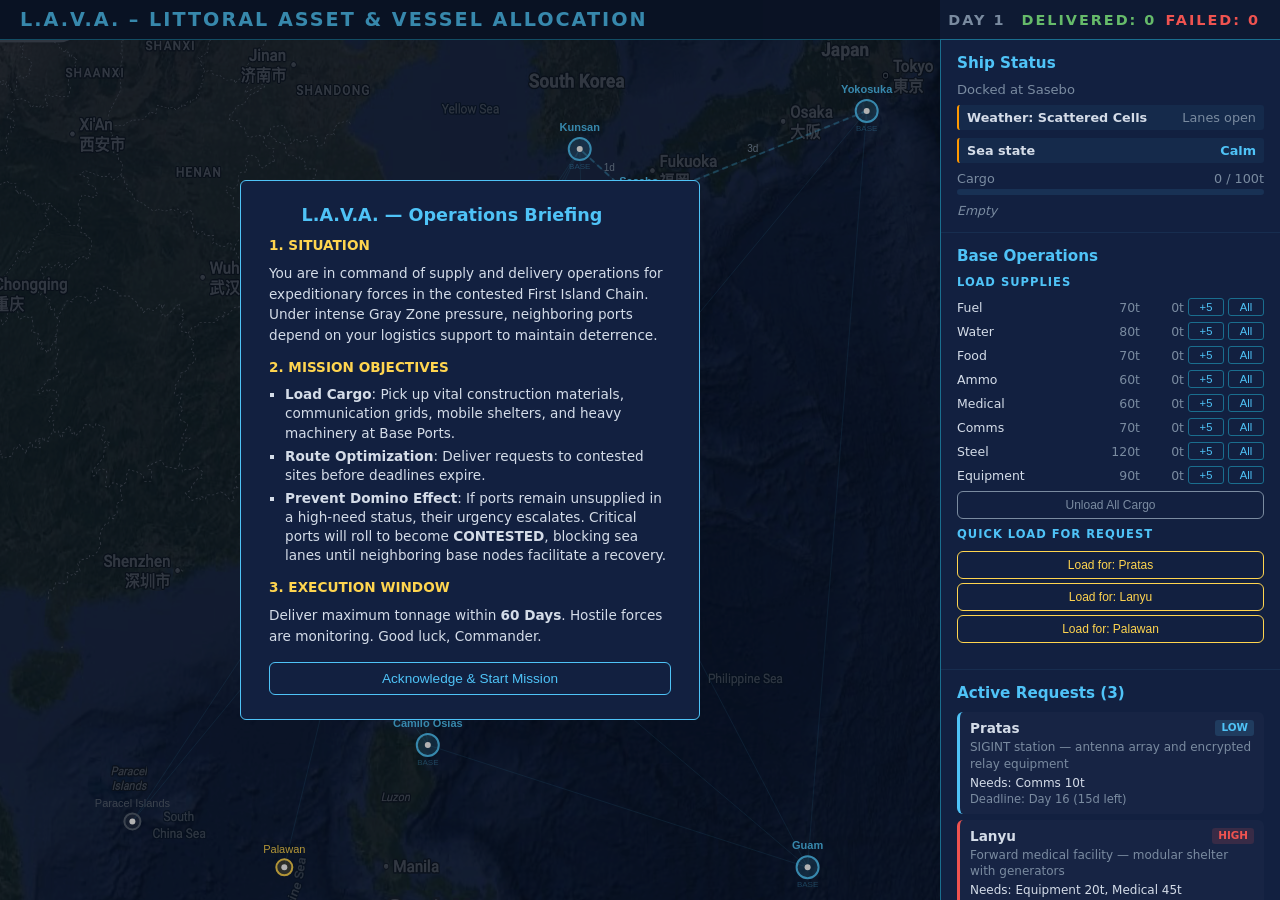
==== index.html @ 82bc1f94 "Merge pull request #43 from tigrei/15-navigate-via-map-instead-of-just-sidebar 15 navigate via map i" ====
<!DOCTYPE html>
<html lang="en">
<head>
  <meta charset="UTF-8">
  <meta name="viewport" content="width=device-width, initial-scale=1.0">
  <title>L.A.V.A.</title>
  <link rel="stylesheet" href="style.css">
</head>
<body>
  <div id="app">

    <header id="header">
      <h1>L.A.V.A. – Littoral Asset & Vessel Allocation<h1>
      <div id="controls">
        <span id="day-counter">Day 1</span>
        <span id="score-display">Delivered: 0&ensp;<span class="failed-section">Failed: 0</span></span>
      </div>
    </header>

    <div id="main">
      <section id="map-area">
        <canvas id="map-canvas"></canvas>
      </section>

      <aside id="sidebar">
        <div id="ship-status"></div>
        <div id="actions-panel"></div>
        <div id="requests-panel"></div>
        <div id="log">
          <h3>Ops Log</h3>
          <ul id="log-entries"></ul>
        </div>
      </aside>
    </div>

    <div id="modal-overlay" class="hidden">
      <div id="modal">
        <h2 id="modal-title"></h2>
        <div id="modal-body"></div>
        <div id="modal-choices"></div>
      </div>
    </div>

    <div id="toast-container"></div>
  </div>

  <script src="data_master/supply-data.js"></script>
  <script src="data_master/ports.js"></script>
  <script src="data_master/base_starting_scenarios.js"></script>
  <script src="weather.js"></script>
  <script src="events-data.js"></script>
  <script src="events.js"></script>
  <script src="map.js"></script>
  <script src="ui.js"></script>
  <script src="game.js"></script>
</body>
</html>
---- style.css ----
:root {
  --bg-dark: #0b1628;
  --bg-panel: #122040;
  --bg-header: #0e1a33;
  --accent: #4fc3f7;
  --accent-dim: #1a6e8e;
  --text: #d4dce8;
  --text-muted: #7a8ba0;
  --danger: #ef5350;
  --success: #66bb6a;
  --gold: #ffd54f;
  --sea: #0d2137;
  --radius: 6px;
}
*, *::before, *::after { margin: 0; padding: 0; box-sizing: border-box; }
body { font-family: 'Segoe UI', system-ui, sans-serif; background: var(--bg-dark); color: var(--text); height: 100vh; overflow: hidden; }
#app { display: flex; flex-direction: column; height: 100vh; }

/* Header */
#header { display: flex; align-items: center; justify-content: space-between; padding: 8px 20px; background: var(--bg-header); border-bottom: 1px solid var(--accent-dim); }
#header h1 { font-size: 1.2rem; color: var(--accent); letter-spacing: 2px; text-transform: uppercase; }
#controls { display: flex; align-items: center; gap: 16px; }
#day-counter, #score-display { color: var(--text-muted); font-size: 0.9rem; }
#score-display { color: var(--success); font-weight: 600; }
.failed-section { color: var(--danger); font-weight: 600; }

/* Layout */
#main { display: flex; flex: 1; overflow: hidden; }
#map-area { flex: 1; background: var(--sea); }
#map-canvas { width: 100%; height: 100%; display: block; }

/* Sidebar */
#sidebar { width: 340px; background: var(--bg-panel); border-left: 1px solid var(--accent-dim); display: flex; flex-direction: column; overflow-y: auto; }
#sidebar > div { padding: 14px 16px; border-bottom: 1px solid rgba(79,195,247,0.08); }
#sidebar h2 { font-size: 0.95rem; color: var(--accent); margin-bottom: 10px; }

/* Ship Status */
.ship-location-container { margin-bottom: 12px; }
.ship-location-heading { font-size: 1.1rem; font-weight: 600; color: var(--text); margin-bottom: 4px; }
.ship-location-subtitle { font-size: 0.78rem; color: var(--accent); text-transform: uppercase; letter-spacing: 0.5px; }
.ship-location { font-size: 0.82rem; color: var(--text-muted); margin-bottom: 8px; }
.weather-status { display: flex; justify-content: space-between; align-items: center; font-size: 0.8rem; padding: 5px 8px; margin-bottom: 8px; background: rgba(79,195,247,0.06); border-left: 2px solid #ff9800; border-radius: 3px; }
.weather-label { color: var(--text); font-weight: 600; }
.weather-blocked { color: #ff9800; font-weight: 600; }
.weather-clear { color: var(--text-muted); }
.sea-state { font-weight: 600; }
.sea-calm { color: #4fc3f7; }
.sea-light { color: #81c784; }
.sea-choppy { color: #ffd54f; }
.sea-rough { color: #ff9800; }
.sea-impassable { color: var(--danger); }
.cargo-bar { display: flex; justify-content: space-between; font-size: 0.8rem; color: var(--text-muted); margin-bottom: 3px; }
.cargo-bar-visual { height: 6px; background: rgba(79,195,247,0.1); border-radius: 3px; margin-bottom: 8px; }
.cargo-bar-fill { height: 100%; background: var(--accent); border-radius: 3px; transition: width 0.3s; }
.cargo-list { display: flex; flex-direction: column; gap: 2px; }
.cargo-row { display: flex; justify-content: space-between; font-size: 0.78rem; color: var(--text-muted); padding: 1px 0; }
.cargo-row span:last-child { color: var(--text); font-weight: 600; }
.cargo-empty { font-size: 0.78rem; color: var(--text-muted); font-style: italic; }

/* Actions Panel */
.action-section { margin-bottom: 12px; }
.section-label { font-size: 0.72rem; color: var(--accent); text-transform: uppercase; letter-spacing: 1px; margin-bottom: 6px; font-weight: 600; }

/* Loading rows */
.load-row { display: grid; grid-template-columns: 1fr 40px 40px 36px 36px; gap: 4px; align-items: center; font-size: 0.78rem; color: var(--text-muted); padding: 3px 0; }
.load-name { color: var(--text); }
.load-stock, .load-ship { text-align: right; }
.btn-sm { padding: 2px 4px; border: 1px solid var(--accent-dim); border-radius: 3px; background: transparent; color: var(--accent); cursor: pointer; font-size: 0.7rem; }
.btn-sm:hover { background: rgba(79,195,247,0.15); }

/* Delivery grid */
.delivery-grid { margin-bottom: 6px; }
.delivery-row { display: grid; grid-template-columns: 1fr 60px 56px 44px; gap: 4px; font-size: 0.78rem; color: var(--text-muted); padding: 2px 0; }
.status-ok { color: var(--success); font-weight: 600; }
.status-need { color: var(--danger); font-weight: 600; }

/* Action buttons */
.btn-action { width: 100%; padding: 6px 10px; border: 1px solid var(--accent-dim); border-radius: var(--radius); background: transparent; color: var(--accent); cursor: pointer; font-size: 0.8rem; margin-top: 4px; transition: background 0.2s; }
.btn-action:hover { background: rgba(79,195,247,0.12); }
.btn-deliver { border-color: var(--success); color: var(--success); }
.btn-deliver:hover { background: rgba(102,187,106,0.12); }
.btn-unload { border-color: var(--text-muted); color: var(--text-muted); font-size: 0.75rem; }
.btn-quickload { font-size: 0.75rem; border-color: var(--gold); color: var(--gold); }
.btn-quickload:hover { background: rgba(255,213,79,0.1); }

/* Navigation buttons */
.btn-nav { width: 100%; padding: 7px 10px; border: 1px solid var(--accent-dim); border-radius: var(--radius); background: transparent; color: var(--text); cursor: pointer; font-size: 0.82rem; display: flex; justify-content: space-between; align-items: center; margin-bottom: 4px; transition: background 0.2s; }
.btn-nav:hover { background: rgba(79,195,247,0.1); border-color: var(--accent); }
.nav-days { color: var(--text-muted); font-size: 0.75rem; }
.nav-badge { font-size: 0.65rem; padding: 1px 5px; border-radius: 3px; margin-left: 6px; font-weight: 600; }
.nav-badge.base { background: rgba(79,195,247,0.2); color: var(--accent); }
.nav-badge.request { background: rgba(255,213,79,0.2); color: var(--gold); }

/* Requests Panel */
.request-card { padding: 8px 10px; border-radius: var(--radius); margin-bottom: 6px; border-left: 3px solid var(--text-muted); background: rgba(255,255,255,0.02); }
.request-card.urg-high { border-color: var(--danger); }
.request-card.urg-med { border-color: var(--gold); }
.request-card.urg-low { border-color: var(--accent); }
.req-header { display: flex; justify-content: space-between; margin-bottom: 3px; }
.req-dest { font-size: 0.85rem; color: var(--text); font-weight: 600; }
.req-urgency { font-size: 0.65rem; padding: 1px 6px; border-radius: 3px; font-weight: 600; }
.urg-high .req-urgency { background: rgba(239,83,80,0.15); color: var(--danger); }
.urg-med .req-urgency { background: rgba(255,213,79,0.15); color: var(--gold); }
.urg-low .req-urgency { background: rgba(79,195,247,0.15); color: var(--accent); }
.req-mission { font-size: 0.75rem; color: var(--text-muted); margin-bottom: 3px; line-height: 1.4; }
.req-supplies { font-size: 0.75rem; color: var(--text); margin-bottom: 2px; }
.req-deadline { font-size: 0.72rem; color: var(--text-muted); }
.deadline-urgent { color: var(--danger); font-weight: 600; }
.no-requests { font-size: 0.82rem; color: var(--text-muted); font-style: italic; }
.request-mini { font-size: 0.75rem; padding: 3px 0; }
.req-done { color: var(--success); }
.req-failed { color: var(--danger); }

/* Ops Log */
#log { flex: 1; overflow-y: auto; min-height: 300px; }
#log h3 { font-size: 0.85rem; color: var(--text-muted); margin-bottom: 6px; }
#log-entries { list-style: none; display: flex; flex-direction: column; gap: 4px; }
#log-entries li { font-size: 0.75rem; color: var(--text-muted); border-left: 2px solid var(--accent-dim); padding-left: 8px; line-height: 1.3; }
#log-entries li.event-bad { border-color: var(--danger); }
#log-entries li.event-good { border-color: var(--success); }
#log-entries li.event-port { border-color: var(--gold); }

#sidebar, #log {
  scrollbar-width: thin;
  scrollbar-color: var(--accent-dim) var(--bg-header);
}

#sidebar::-webkit-scrollbar,
#log::-webkit-scrollbar {
  width: 10px;
}

#sidebar::-webkit-scrollbar-track,
#log::-webkit-scrollbar-track {
  background: var(--bg-header);
}

#sidebar::-webkit-scrollbar-thumb,
#log::-webkit-scrollbar-thumb {
  background: linear-gradient(180deg, var(--accent-dim), var(--accent));
  border-radius: 999px;
  border: 2px solid var(--bg-header);
}

#sidebar::-webkit-scrollbar-thumb:hover,
#log::-webkit-scrollbar-thumb:hover {
  background: linear-gradient(180deg, var(--accent), var(--gold));
}

/* Modal */
#modal-overlay { position: fixed; left: 0; right: 340px; top: 0; bottom: 0; background: rgba(0,0,0,0.3); display: flex; align-items: center; justify-content: center; z-index: 100; pointer-events: none; }
#modal-overlay.hidden { display: none; }
#modal-overlay.travel-modal { align-items: flex-start; justify-content: flex-start; padding-top: 70px; }
#modal { background: var(--bg-panel); border: 1px solid var(--accent); border-radius: var(--radius); padding: 24px 28px; max-width: 460px; width: 90%; text-align: center; pointer-events: auto; }
#modal-overlay.travel-modal #modal { margin: 16px; }
#modal { position: relative; }
#modal .modal-close { position: absolute; top: 12px; right: 12px; background: none; border: none; color: var(--accent); font-size: 1.8rem; cursor: pointer; padding: 0; width: 28px; height: 28px; display: flex; align-items: center; justify-content: center; transition: color 0.2s; }
#modal .modal-close:hover { color: var(--text); }
#modal h2 { color: var(--accent); margin-bottom: 10px; font-size: 1.1rem; padding-right: 36px; }
#modal h2.modal-title-contested { color: var(--danger); }
.port-type-tag { display: inline-block; font-size: 0.65rem; padding: 1px 5px; border-radius: 3px; margin-left: 6px; font-weight: 600; }
.port-type-tag.base { background: rgba(79,195,247,0.2); color: var(--accent); }
.port-type-tag.site { background: rgba(255,213,79,0.2); color: var(--gold); }
#modal h2 .modal-subtitle { font-size: 0.82rem; color: var(--text-muted); margin-top: 4px; font-weight: 400; }
#modal h2 .modal-subtitle.contested { color: var(--danger); font-weight: 700; }
#modal-body { color: var(--text); margin-bottom: 16px; line-height: 1.5; font-size: 0.9rem; text-align: left; }
#modal-body .travel-summary { margin-bottom: 10px; font-weight: 600; }
#modal-body .travel-warning { margin-bottom: 10px; color: var(--danger); font-weight: 700; }
#modal-body .travel-section { margin-bottom: 10px; font-size: 0.85rem; }
#modal-body .travel-section strong { display: block; margin-bottom: 4px; color: var(--text); }
#modal-body .travel-request { padding: 8px 10px; margin: 6px 0; border-radius: var(--radius); background: rgba(255,255,255,0.04); border-left: 3px solid rgba(79,195,247,0.12); }
#modal-body .travel-request.urg-high { border-left-color: var(--danger); background: rgba(239,83,80,0.08); }
#modal-body .travel-request.urg-med { border-left-color: var(--gold); background: rgba(255,213,79,0.08); }
#modal-body .travel-request.urg-low { border-left-color: var(--accent); background: rgba(79,195,247,0.08); }
#modal-body .travel-request.urg-contested { border-left-color: var(--danger); background: rgba(239,83,80,0.08); border-left-style: dashed; }
#modal-body .travel-request-header { display: flex; justify-content: space-between; gap: 8px; margin-bottom: 6px; font-size: 0.78rem; font-weight: 700; }
#modal-body .travel-request-header span { color: var(--text); }
#modal-body .travel-request.urg-high .travel-request-header span { color: var(--danger); }
#modal-body .travel-request.urg-med .travel-request-header span { color: var(--gold); }
#modal-body .travel-request.urg-low .travel-request-header span { color: var(--accent); }
#modal-body .travel-request.urg-contested .travel-request-header span { color: var(--danger); }
#modal-body .travel-request-mission { font-size: 0.82rem; color: var(--text-muted); margin-bottom: 4px; }
#modal-body .travel-request-supplies { font-size: 0.82rem; color: var(--text); }
#modal-choices { display: flex; flex-direction: column; gap: 8px; }
#modal-choices > button { padding: 8px 16px; border: 1px solid var(--accent); border-radius: var(--radius); background: transparent; color: var(--accent); cursor: pointer; font-size: 0.85rem; transition: background 0.2s; }
#modal-choices > button:hover { background: var(--accent); color: var(--bg-dark); }
.choice-option { display: flex; flex-direction: column; gap: 3px; }
.choice-option button { width: 100%; padding: 7px 16px; border: 1px solid var(--accent); border-radius: var(--radius); background: transparent; color: var(--accent); cursor: pointer; font-size: 0.85rem; transition: background 0.2s; }
.choice-option button:hover { background: var(--accent); color: var(--bg-dark); }
.choice-outcomes { display: flex; gap: 5px; flex-wrap: wrap; justify-content: center; }
.choice-outcomes span { font-size: 0.68rem; color: var(--text-muted); background: rgba(79,195,247,0.08); padding: 2px 6px; border-radius: 3px; }

#toast-container {
  position: fixed;
  top: 16px;
  right: 16px;
  display: flex;
  flex-direction: column;
  gap: 10px;
  pointer-events: none;
  z-index: 120;
  max-width: calc(100vw - 32px);
}

.toast {
  min-width: 220px;
  max-width: 360px;
  padding: 12px 14px;
  border-radius: var(--radius);
  border: 1px solid rgba(79,195,247,0.25);
  background: rgba(13,33,55,0.96);
  color: var(--text);
  box-shadow: 0 14px 30px rgba(0,0,0,0.3);
  opacity: 0;
  transform: translateY(-12px);
  transition: opacity 0.22s ease, transform 0.22s ease;
  pointer-events: auto;
}

.toast.show {
  opacity: 1;
  transform: translateY(0);
}

.toast-error {
  border-color: rgba(239,83,80,0.35);
  background: rgba(44,18,28,0.96);
}

.toast-warning {
  border-color: rgba(255,193,7,0.35);
  background: rgba(55,42,10,0.96);
}

.toast-notif {
  border-color: rgba(79,195,247,0.35);
}

/* Game Over */
.game-over-stats p { margin-bottom: 6px; font-size: 0.9rem; color: var(--text-muted); }
.game-over-stats b { color: var(--text); }

/* Contested States */
.request-card.urg-contested {
  border-left: 3px dashed var(--danger);
  background: rgba(239, 83, 80, 0.05);
}
.urg-contested .req-urgency {
  background: rgba(239, 83, 80, 0.25);
  color: var(--danger);
  border: 1px solid var(--danger);
}
.nav-badge.contested {
  background: rgba(239, 83, 80, 0.25);
  color: var(--danger);
  border: 1px solid var(--danger);
}
.nav-badge.storm {
  background: rgba(255, 152, 0, 0.2);
  color: #ff9800;
  border: 1px solid #ff9800;
}
.btn-nav:disabled {
  opacity: 0.4;
  cursor: not-allowed;
  border-color: rgba(239, 83, 80, 0.2);
  background: rgba(239, 83, 80, 0.02);
}
.btn-nav:disabled:hover {
  background: rgba(239, 83, 80, 0.02);
  border-color: rgba(239, 83, 80, 0.2);
}
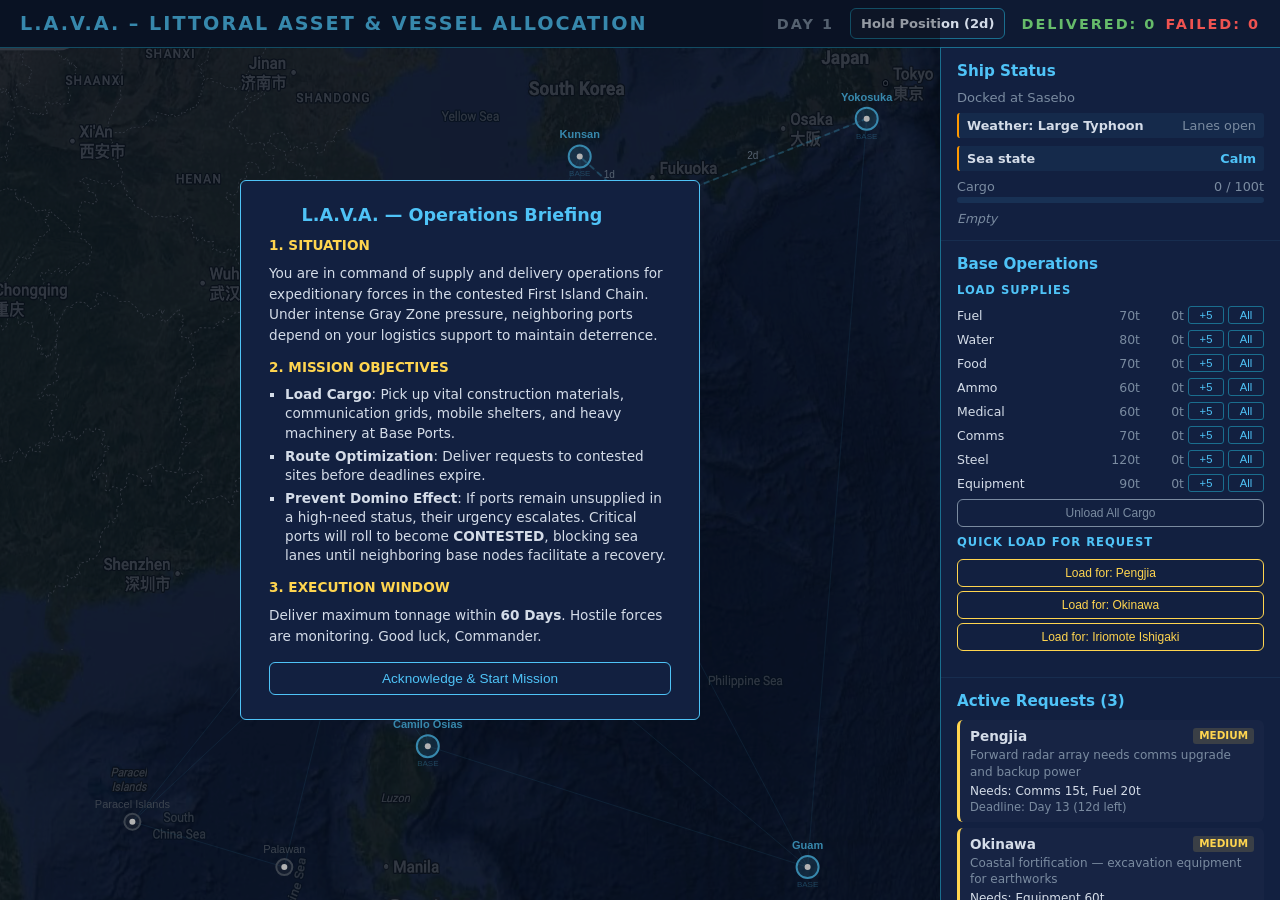
==== commit e5604ee1: "Merge branch 'master' into 69-feature-add-hold-position-option" ====
--- a/index.html
+++ b/index.html
@@ -13,6 +13,7 @@
       <h1>L.A.V.A. – Littoral Asset & Vessel Allocation<h1>
       <div id="controls">
         <span id="day-counter">Day 1</span>
+        <button id="hold-position-btn" type="button">Hold Position (2d)</button>
         <span id="score-display">Delivered: 0&ensp;<span class="failed-section">Failed: 0</span></span>
       </div>
     </header>
--- a/style.css
+++ b/style.css
@@ -23,6 +23,42 @@
 #day-counter, #score-display { color: var(--text-muted); font-size: 0.9rem; }
 #score-display { color: var(--success); font-weight: 600; }
 .failed-section { color: var(--danger); font-weight: 600; }
+#hold-position-btn {
+  appearance: none;
+  font: inherit;
+  padding: 7px 10px;
+  border: 1px solid var(--accent-dim);
+  border-radius: var(--radius);
+  background: rgba(255,255,255,0.02);
+  color: var(--text);
+  cursor: pointer;
+  font-size: 0.82rem;
+  font-weight: 600;
+  transition: background 0.2s, border-color 0.2s, color 0.2s;
+}
+#hold-position-btn:hover:not(:disabled) {
+  background: rgba(79,195,247,0.1);
+  border-color: var(--accent);
+  color: var(--accent);
+}
+#hold-position-btn.is-holding {
+  background: rgba(79,195,247,0.14);
+  border-color: var(--accent);
+  color: var(--accent);
+  opacity: 1;
+  cursor: wait;
+  box-shadow: 0 0 0 1px rgba(79,195,247,0.15), 0 0 14px rgba(79,195,247,0.18);
+  animation: holdPulse 0.9s ease-in-out infinite;
+}
+#hold-position-btn:disabled {
+  opacity: 0.45;
+  cursor: not-allowed;
+}
+
+@keyframes holdPulse {
+  0%, 100% { transform: translateY(0); }
+  50% { transform: translateY(-1px); }
+}
 
 /* Layout */
 #main { display: flex; flex: 1; overflow: hidden; }
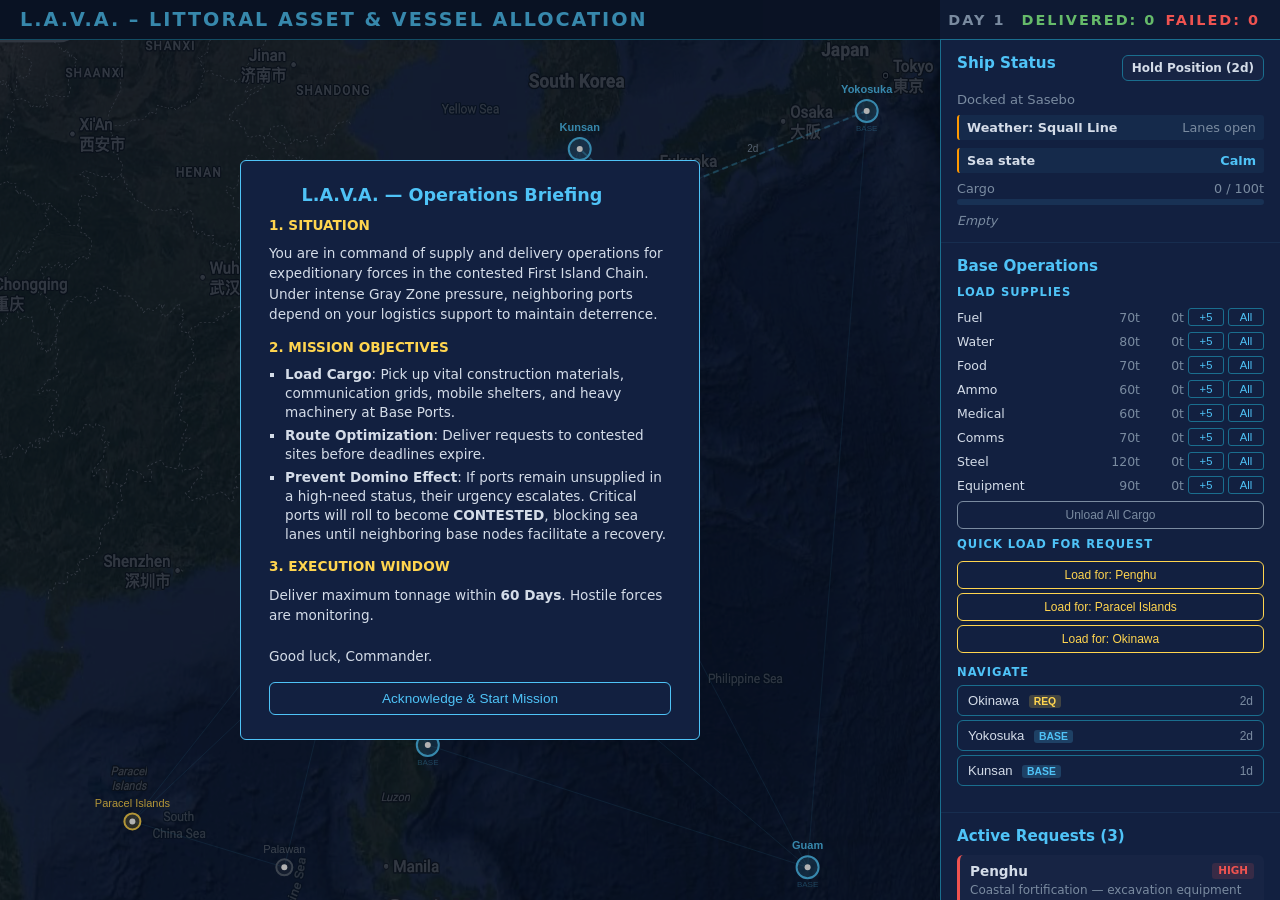
==== commit b7d7ca65: "weather influencing events" ====
--- a/index.html
+++ b/index.html
@@ -13,7 +13,6 @@
       <h1>L.A.V.A. – Littoral Asset & Vessel Allocation<h1>
       <div id="controls">
         <span id="day-counter">Day 1</span>
-        <button id="hold-position-btn" type="button">Hold Position (2d)</button>
         <span id="score-display">Delivered: 0&ensp;<span class="failed-section">Failed: 0</span></span>
       </div>
     </header>
@@ -49,7 +48,7 @@
   <script src="data_master/ports.js"></script>
   <script src="data_master/base_starting_scenarios.js"></script>
   <script src="weather.js"></script>
-  <script src="events-data.js"></script>
+  <script src="data_master/events-data.js"></script>
   <script src="events.js"></script>
   <script src="map.js"></script>
   <script src="ui.js"></script>
--- a/style.css
+++ b/style.css
@@ -23,18 +23,30 @@
 #day-counter, #score-display { color: var(--text-muted); font-size: 0.9rem; }
 #score-display { color: var(--success); font-weight: 600; }
 .failed-section { color: var(--danger); font-weight: 600; }
+
+/* Layout */
+#main { display: flex; flex: 1; overflow: hidden; }
+#map-area { flex: 1; background: var(--sea); }
+#map-canvas { width: 100%; height: 100%; display: block; }
+
+/* Sidebar */
+#sidebar { width: 340px; background: var(--bg-panel); border-left: 1px solid var(--accent-dim); display: flex; flex-direction: column; overflow-y: auto; }
+#sidebar > div { padding: 14px 16px; border-bottom: 1px solid rgba(79,195,247,0.08); }
+#sidebar h2 { font-size: 0.95rem; color: var(--accent); margin-bottom: 10px; }
+.ship-status-header { display: flex; align-items: center; justify-content: space-between; gap: 12px; margin-bottom: 10px; }
 #hold-position-btn {
   appearance: none;
   font: inherit;
-  padding: 7px 10px;
+  padding: 5px 9px;
   border: 1px solid var(--accent-dim);
   border-radius: var(--radius);
   background: rgba(255,255,255,0.02);
   color: var(--text);
   cursor: pointer;
-  font-size: 0.82rem;
+  font-size: 0.75rem;
   font-weight: 600;
-  transition: background 0.2s, border-color 0.2s, color 0.2s;
+  white-space: nowrap;
+  transition: background 0.2s, border-color 0.2s, color 0.2s, box-shadow 0.2s;
 }
 #hold-position-btn:hover:not(:disabled) {
   background: rgba(79,195,247,0.1);
@@ -59,16 +71,6 @@
   0%, 100% { transform: translateY(0); }
   50% { transform: translateY(-1px); }
 }
-
-/* Layout */
-#main { display: flex; flex: 1; overflow: hidden; }
-#map-area { flex: 1; background: var(--sea); }
-#map-canvas { width: 100%; height: 100%; display: block; }
-
-/* Sidebar */
-#sidebar { width: 340px; background: var(--bg-panel); border-left: 1px solid var(--accent-dim); display: flex; flex-direction: column; overflow-y: auto; }
-#sidebar > div { padding: 14px 16px; border-bottom: 1px solid rgba(79,195,247,0.08); }
-#sidebar h2 { font-size: 0.95rem; color: var(--accent); margin-bottom: 10px; }
 
 /* Ship Status */
 .ship-location-container { margin-bottom: 12px; }
@@ -118,6 +120,10 @@
 .btn-unload { border-color: var(--text-muted); color: var(--text-muted); font-size: 0.75rem; }
 .btn-quickload { font-size: 0.75rem; border-color: var(--gold); color: var(--gold); }
 .btn-quickload:hover { background: rgba(255,213,79,0.1); }
+.btn-hold { border-color: #ff9800; color: #ffb74d; margin-top: 6px; }
+.btn-hold:hover { background: rgba(255,152,0,0.12); }
+.wait-note { font-size: 0.78rem; color: var(--text-muted); line-height: 1.4; margin: 4px 0; }
+.wait-note.stranded { color: #ffb74d; font-weight: 600; }
 
 /* Navigation buttons */
 .btn-nav { width: 100%; padding: 7px 10px; border: 1px solid var(--accent-dim); border-radius: var(--radius); background: transparent; color: var(--text); cursor: pointer; font-size: 0.82rem; display: flex; justify-content: space-between; align-items: center; margin-bottom: 4px; transition: background 0.2s; }
@@ -155,6 +161,7 @@
 #log-entries li.event-bad { border-color: var(--danger); }
 #log-entries li.event-good { border-color: var(--success); }
 #log-entries li.event-port { border-color: var(--gold); }
+#log-entries li.event-incident { border-color: #ff9800; color: #ffb74d; }
 
 #sidebar, #log {
   scrollbar-width: thin;
@@ -186,6 +193,7 @@
 /* Modal */
 #modal-overlay { position: fixed; left: 0; right: 340px; top: 0; bottom: 0; background: rgba(0,0,0,0.3); display: flex; align-items: center; justify-content: center; z-index: 100; pointer-events: none; }
 #modal-overlay.hidden { display: none; }
+
 #modal-overlay.travel-modal { align-items: flex-start; justify-content: flex-start; padding-top: 70px; }
 #modal { background: var(--bg-panel); border: 1px solid var(--accent); border-radius: var(--radius); padding: 24px 28px; max-width: 460px; width: 90%; text-align: center; pointer-events: auto; }
 #modal-overlay.travel-modal #modal { margin: 16px; }
@@ -217,6 +225,10 @@
 #modal-body .travel-request.urg-contested .travel-request-header span { color: var(--danger); }
 #modal-body .travel-request-mission { font-size: 0.82rem; color: var(--text-muted); margin-bottom: 4px; }
 #modal-body .travel-request-supplies { font-size: 0.82rem; color: var(--text); }
+.event-advisory { margin-top: 10px; padding: 7px 10px; border-radius: var(--radius); font-size: 0.82rem; line-height: 1.4; }
+.event-advisory.rough { background: rgba(255,152,0,0.1); border-left: 3px solid #ff9800; color: #ffb74d; }
+.event-advisory.calm { background: rgba(79,195,247,0.08); border-left: 3px solid var(--accent); color: var(--accent); }
+
 #modal-choices { display: flex; flex-direction: column; gap: 8px; }
 #modal-choices > button { padding: 8px 16px; border: 1px solid var(--accent); border-radius: var(--radius); background: transparent; color: var(--accent); cursor: pointer; font-size: 0.85rem; transition: background 0.2s; }
 #modal-choices > button:hover { background: var(--accent); color: var(--bg-dark); }
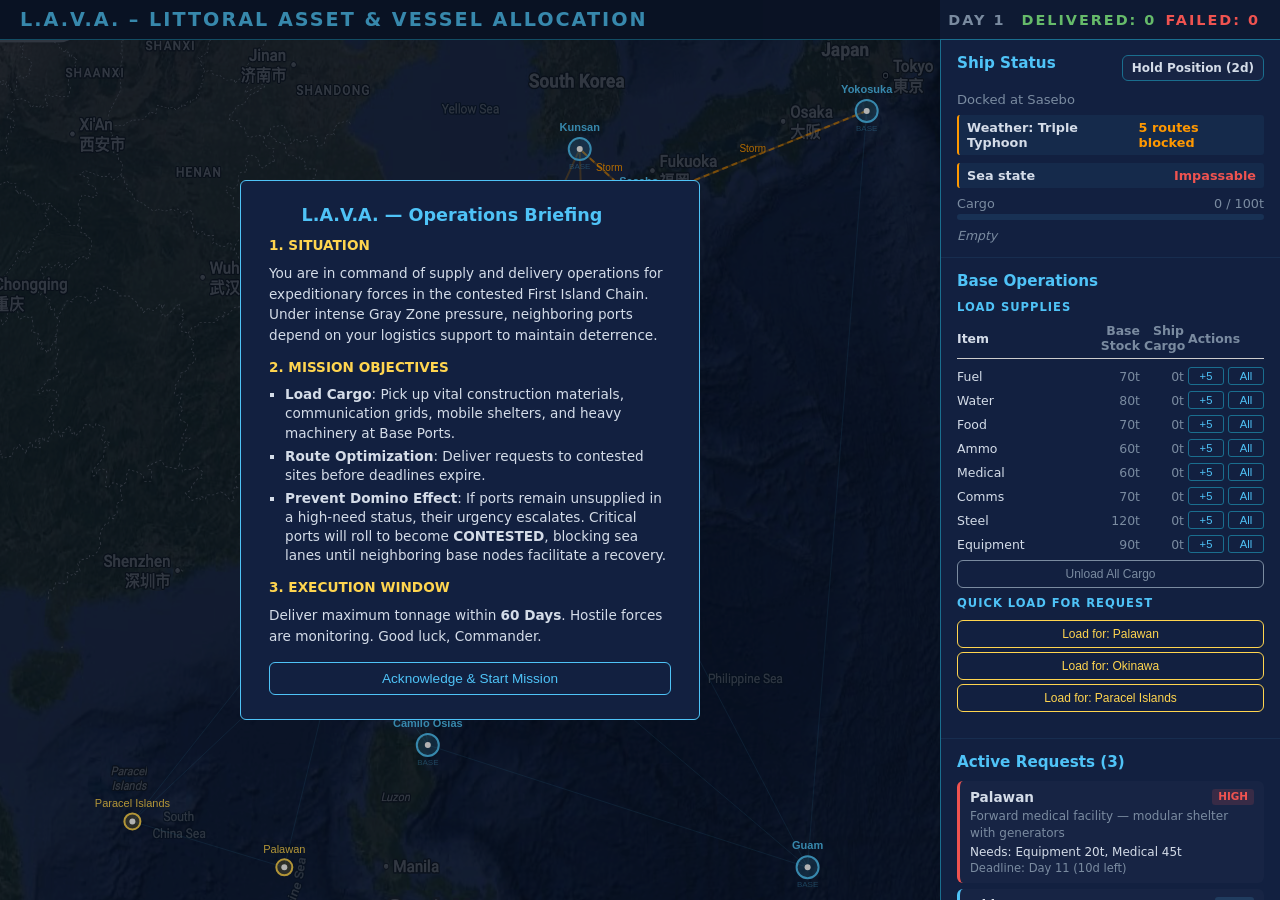
==== commit 9c5df9ea: "Move gold position button to sidebar" ====
--- a/index.html
+++ b/index.html
@@ -48,7 +48,7 @@
   <script src="data_master/ports.js"></script>
   <script src="data_master/base_starting_scenarios.js"></script>
   <script src="weather.js"></script>
-  <script src="data_master/events-data.js"></script>
+  <script src="events-data.js"></script>
   <script src="events.js"></script>
   <script src="map.js"></script>
   <script src="ui.js"></script>
--- a/style.css
+++ b/style.css
@@ -120,10 +120,6 @@
 .btn-unload { border-color: var(--text-muted); color: var(--text-muted); font-size: 0.75rem; }
 .btn-quickload { font-size: 0.75rem; border-color: var(--gold); color: var(--gold); }
 .btn-quickload:hover { background: rgba(255,213,79,0.1); }
-.btn-hold { border-color: #ff9800; color: #ffb74d; margin-top: 6px; }
-.btn-hold:hover { background: rgba(255,152,0,0.12); }
-.wait-note { font-size: 0.78rem; color: var(--text-muted); line-height: 1.4; margin: 4px 0; }
-.wait-note.stranded { color: #ffb74d; font-weight: 600; }
 
 /* Navigation buttons */
 .btn-nav { width: 100%; padding: 7px 10px; border: 1px solid var(--accent-dim); border-radius: var(--radius); background: transparent; color: var(--text); cursor: pointer; font-size: 0.82rem; display: flex; justify-content: space-between; align-items: center; margin-bottom: 4px; transition: background 0.2s; }
@@ -161,7 +157,6 @@
 #log-entries li.event-bad { border-color: var(--danger); }
 #log-entries li.event-good { border-color: var(--success); }
 #log-entries li.event-port { border-color: var(--gold); }
-#log-entries li.event-incident { border-color: #ff9800; color: #ffb74d; }
 
 #sidebar, #log {
   scrollbar-width: thin;
@@ -193,7 +188,6 @@
 /* Modal */
 #modal-overlay { position: fixed; left: 0; right: 340px; top: 0; bottom: 0; background: rgba(0,0,0,0.3); display: flex; align-items: center; justify-content: center; z-index: 100; pointer-events: none; }
 #modal-overlay.hidden { display: none; }
-
 #modal-overlay.travel-modal { align-items: flex-start; justify-content: flex-start; padding-top: 70px; }
 #modal { background: var(--bg-panel); border: 1px solid var(--accent); border-radius: var(--radius); padding: 24px 28px; max-width: 460px; width: 90%; text-align: center; pointer-events: auto; }
 #modal-overlay.travel-modal #modal { margin: 16px; }
@@ -225,10 +219,6 @@
 #modal-body .travel-request.urg-contested .travel-request-header span { color: var(--danger); }
 #modal-body .travel-request-mission { font-size: 0.82rem; color: var(--text-muted); margin-bottom: 4px; }
 #modal-body .travel-request-supplies { font-size: 0.82rem; color: var(--text); }
-.event-advisory { margin-top: 10px; padding: 7px 10px; border-radius: var(--radius); font-size: 0.82rem; line-height: 1.4; }
-.event-advisory.rough { background: rgba(255,152,0,0.1); border-left: 3px solid #ff9800; color: #ffb74d; }
-.event-advisory.calm { background: rgba(79,195,247,0.08); border-left: 3px solid var(--accent); color: var(--accent); }
-
 #modal-choices { display: flex; flex-direction: column; gap: 8px; }
 #modal-choices > button { padding: 8px 16px; border: 1px solid var(--accent); border-radius: var(--radius); background: transparent; color: var(--accent); cursor: pointer; font-size: 0.85rem; transition: background 0.2s; }
 #modal-choices > button:hover { background: var(--accent); color: var(--bg-dark); }
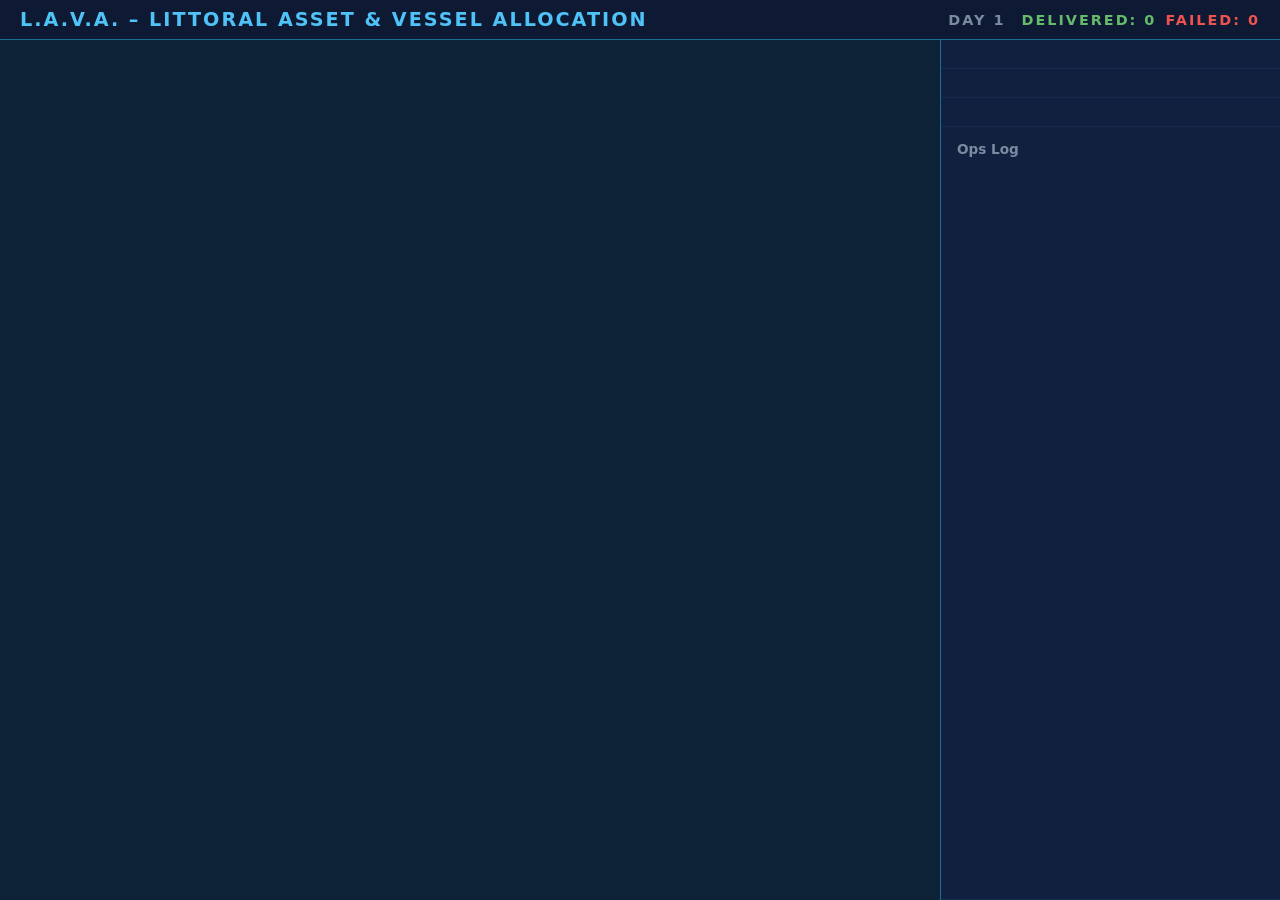
==== commit dbf05413: "Merge pull request #81 from tigrei/66-change-random-failures-to-set-events 66 change random failures" ====
--- a/index.html
+++ b/index.html
@@ -48,7 +48,7 @@
   <script src="data_master/ports.js"></script>
   <script src="data_master/base_starting_scenarios.js"></script>
   <script src="weather.js"></script>
-  <script src="events-data.js"></script>
+  <script src="data_master/events-data.js"></script>
   <script src="events.js"></script>
   <script src="map.js"></script>
   <script src="ui.js"></script>
--- a/style.css
+++ b/style.css
@@ -100,7 +100,15 @@
 .section-label { font-size: 0.72rem; color: var(--accent); text-transform: uppercase; letter-spacing: 1px; margin-bottom: 6px; font-weight: 600; }
 
 /* Loading rows */
-.load-row { display: grid; grid-template-columns: 1fr 40px 40px 36px 36px; gap: 4px; align-items: center; font-size: 0.78rem; color: var(--text-muted); padding: 3px 0; }
+.load-row {
+  display: grid;
+  grid-template-columns: 1fr 40px 40px 36px 36px 48px;
+  gap: 4px;
+  align-items: center;
+  font-size: 0.78rem;
+  color: var(--text-muted);
+  padding: 3px 0;
+}
 .load-name { color: var(--text); }
 .load-stock, .load-ship { text-align: right; }
 .btn-sm { padding: 2px 4px; border: 1px solid var(--accent-dim); border-radius: 3px; background: transparent; color: var(--accent); cursor: pointer; font-size: 0.7rem; }
@@ -120,14 +128,11 @@
 .btn-unload { border-color: var(--text-muted); color: var(--text-muted); font-size: 0.75rem; }
 .btn-quickload { font-size: 0.75rem; border-color: var(--gold); color: var(--gold); }
 .btn-quickload:hover { background: rgba(255,213,79,0.1); }
-
-/* Navigation buttons */
-.btn-nav { width: 100%; padding: 7px 10px; border: 1px solid var(--accent-dim); border-radius: var(--radius); background: transparent; color: var(--text); cursor: pointer; font-size: 0.82rem; display: flex; justify-content: space-between; align-items: center; margin-bottom: 4px; transition: background 0.2s; }
-.btn-nav:hover { background: rgba(79,195,247,0.1); border-color: var(--accent); }
-.nav-days { color: var(--text-muted); font-size: 0.75rem; }
-.nav-badge { font-size: 0.65rem; padding: 1px 5px; border-radius: 3px; margin-left: 6px; font-weight: 600; }
-.nav-badge.base { background: rgba(79,195,247,0.2); color: var(--accent); }
-.nav-badge.request { background: rgba(255,213,79,0.2); color: var(--gold); }
+.btn-hold { border-color: #ff9800; color: #ffb74d; margin-top: 6px; }
+.btn-hold:hover { background: rgba(255,152,0,0.12); }
+.wait-note { font-size: 0.78rem; color: var(--text-muted); line-height: 1.4; margin: 4px 0; }
+.wait-note.stranded { color: #ffb74d; font-weight: 600; }
+
 
 /* Requests Panel */
 .request-card { padding: 8px 10px; border-radius: var(--radius); margin-bottom: 6px; border-left: 3px solid var(--text-muted); background: rgba(255,255,255,0.02); }
@@ -157,6 +162,7 @@
 #log-entries li.event-bad { border-color: var(--danger); }
 #log-entries li.event-good { border-color: var(--success); }
 #log-entries li.event-port { border-color: var(--gold); }
+#log-entries li.event-incident { border-color: #ff9800; color: #ffb74d; }
 
 #sidebar, #log {
   scrollbar-width: thin;
@@ -188,6 +194,7 @@
 /* Modal */
 #modal-overlay { position: fixed; left: 0; right: 340px; top: 0; bottom: 0; background: rgba(0,0,0,0.3); display: flex; align-items: center; justify-content: center; z-index: 100; pointer-events: none; }
 #modal-overlay.hidden { display: none; }
+
 #modal-overlay.travel-modal { align-items: flex-start; justify-content: flex-start; padding-top: 70px; }
 #modal { background: var(--bg-panel); border: 1px solid var(--accent); border-radius: var(--radius); padding: 24px 28px; max-width: 460px; width: 90%; text-align: center; pointer-events: auto; }
 #modal-overlay.travel-modal #modal { margin: 16px; }
@@ -219,6 +226,10 @@
 #modal-body .travel-request.urg-contested .travel-request-header span { color: var(--danger); }
 #modal-body .travel-request-mission { font-size: 0.82rem; color: var(--text-muted); margin-bottom: 4px; }
 #modal-body .travel-request-supplies { font-size: 0.82rem; color: var(--text); }
+.event-advisory { margin-top: 10px; padding: 7px 10px; border-radius: var(--radius); font-size: 0.82rem; line-height: 1.4; }
+.event-advisory.rough { background: rgba(255,152,0,0.1); border-left: 3px solid #ff9800; color: #ffb74d; }
+.event-advisory.calm { background: rgba(79,195,247,0.08); border-left: 3px solid var(--accent); color: var(--accent); }
+
 #modal-choices { display: flex; flex-direction: column; gap: 8px; }
 #modal-choices > button { padding: 8px 16px; border: 1px solid var(--accent); border-radius: var(--radius); background: transparent; color: var(--accent); cursor: pointer; font-size: 0.85rem; transition: background 0.2s; }
 #modal-choices > button:hover { background: var(--accent); color: var(--bg-dark); }
@@ -288,23 +299,3 @@
   color: var(--danger);
   border: 1px solid var(--danger);
 }
-.nav-badge.contested {
-  background: rgba(239, 83, 80, 0.25);
-  color: var(--danger);
-  border: 1px solid var(--danger);
-}
-.nav-badge.storm {
-  background: rgba(255, 152, 0, 0.2);
-  color: #ff9800;
-  border: 1px solid #ff9800;
-}
-.btn-nav:disabled {
-  opacity: 0.4;
-  cursor: not-allowed;
-  border-color: rgba(239, 83, 80, 0.2);
-  background: rgba(239, 83, 80, 0.02);
-}
-.btn-nav:disabled:hover {
-  background: rgba(239, 83, 80, 0.02);
-  border-color: rgba(239, 83, 80, 0.2);
-}
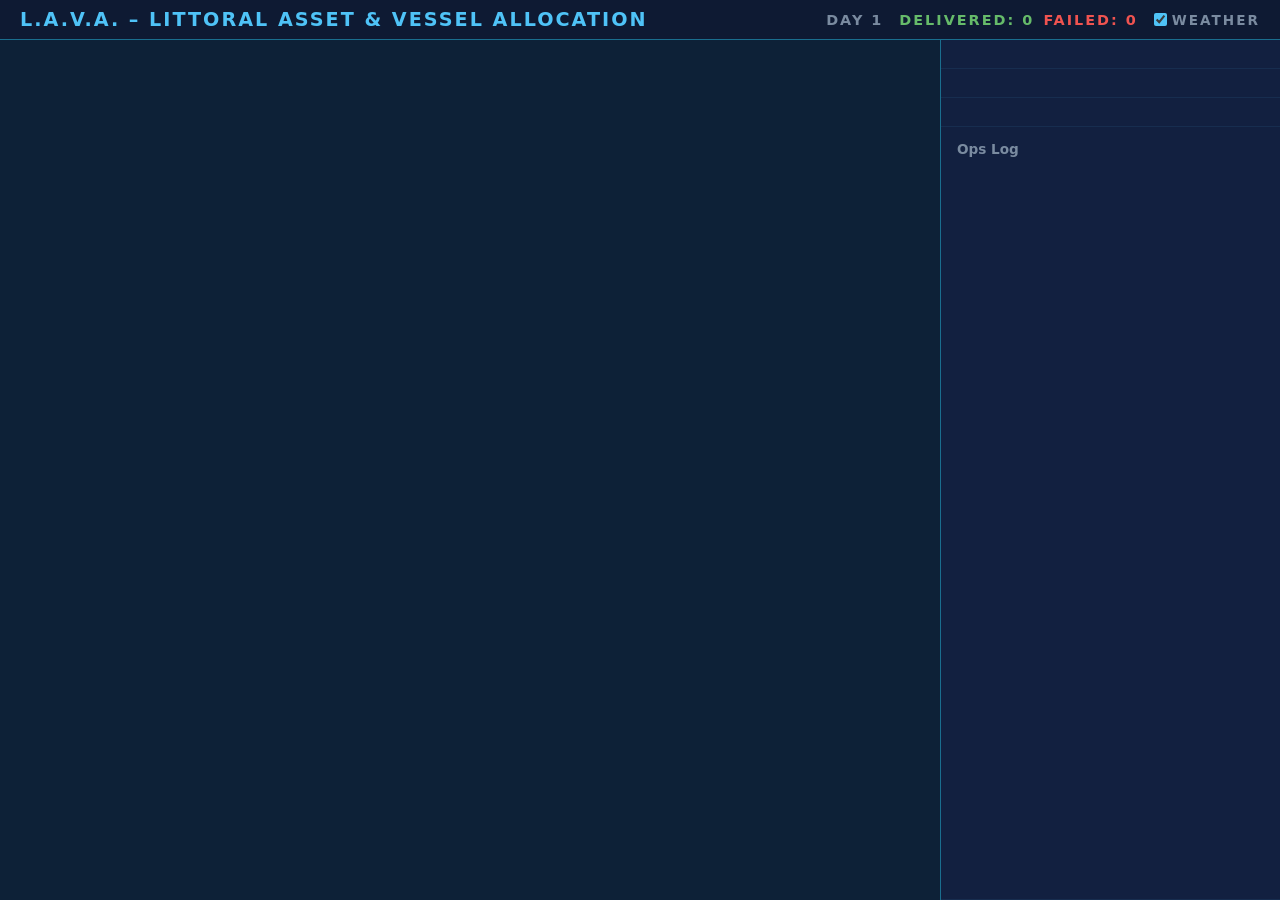
==== commit 2ccabfe6: "updating weather svgs to reflect conditions" ====
--- a/index.html
+++ b/index.html
@@ -14,12 +14,14 @@
       <div id="controls">
         <span id="day-counter">Day 1</span>
         <span id="score-display">Delivered: 0&ensp;<span class="failed-section">Failed: 0</span></span>
+        <label id="weather-toggle"><input type="checkbox" id="weather-toggle-input" checked> Weather</label>
       </div>
     </header>
 
     <div id="main">
       <section id="map-area">
         <canvas id="map-canvas"></canvas>
+        <img id="weather-overlay" alt="" aria-hidden="true">
       </section>
 
       <aside id="sidebar">
--- a/style.css
+++ b/style.css
@@ -21,13 +21,31 @@
 #header h1 { font-size: 1.2rem; color: var(--accent); letter-spacing: 2px; text-transform: uppercase; }
 #controls { display: flex; align-items: center; gap: 16px; }
 #day-counter, #score-display { color: var(--text-muted); font-size: 0.9rem; }
+#weather-toggle { display: inline-flex; align-items: center; gap: 5px; color: var(--text-muted); font-size: 0.85rem; cursor: pointer; user-select: none; }
+#weather-toggle input { cursor: pointer; accent-color: var(--accent); }
 #score-display { color: var(--success); font-weight: 600; }
 .failed-section { color: var(--danger); font-weight: 600; }
 
 /* Layout */
 #main { display: flex; flex: 1; overflow: hidden; }
-#map-area { flex: 1; background: var(--sea); }
+#map-area { flex: 1; background: var(--sea); position: relative; }
 #map-canvas { width: 100%; height: 100%; display: block; }
+/* Weather vector-field overlay — advances with the day. Invert so the storm's dark
+   arrows glow over the dark sea; screen blend + opacity keep it atmospheric, and it
+   never intercepts clicks (navigation happens on the canvas beneath it).
+   inset:48px matches the canvas port padding (pad=48 in map.js _toPixel), and
+   scaleY(-1) flips the SVG (row 0 at top) to match the game's top→row 49 mapping,
+   so the storm lines up with the blocked routes. */
+#weather-overlay {
+  position: absolute;
+  inset: 48px;
+  pointer-events: none;
+  opacity: 0.5;
+  mix-blend-mode: screen;
+  filter: invert(1);
+  transform: scaleY(-1);
+  transition: opacity 0.6s ease;
+}
 
 /* Sidebar */
 #sidebar { width: 340px; background: var(--bg-panel); border-left: 1px solid var(--accent-dim); display: flex; flex-direction: column; overflow-y: auto; }
@@ -111,7 +129,7 @@
 }
 .load-name { color: var(--text); }
 .load-stock, .load-ship { text-align: right; }
-.btn-sm { padding: 2px 4px; border: 1px solid var(--accent-dim); border-radius: 3px; background: transparent; color: var(--accent); cursor: pointer; font-size: 0.7rem; }
+.btn-sm { padding: 2px 4px; border: 1px solid var(--accent-dim); border-radius: 3px; background: transparent; color: var(--accent); cursor: pointer; font-size: 0.7rem; padding: 1px 8px; transition: background 0.2s; }
 .btn-sm:hover { background: rgba(79,195,247,0.15); }
 
 /* Delivery grid */
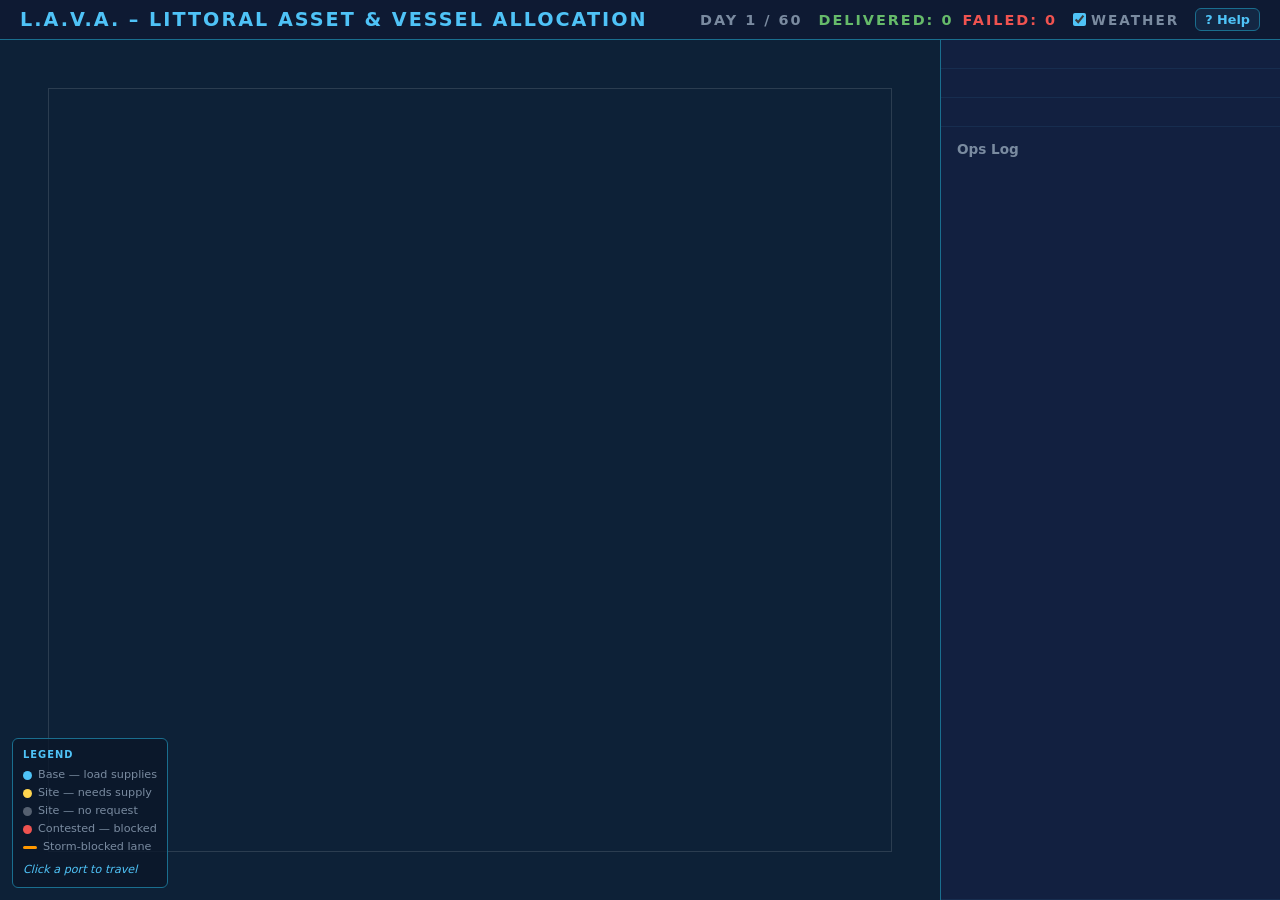
==== commit 9e53d160: "adding support icons" ====
--- a/index.html
+++ b/index.html
@@ -12,9 +12,10 @@
     <header id="header">
       <h1>L.A.V.A. – Littoral Asset & Vessel Allocation<h1>
       <div id="controls">
-        <span id="day-counter">Day 1</span>
+        <span id="day-counter">Day 1 / 60</span>
         <span id="score-display">Delivered: 0&ensp;<span class="failed-section">Failed: 0</span></span>
         <label id="weather-toggle"><input type="checkbox" id="weather-toggle-input" checked> Weather</label>
+        <button id="help-btn" type="button" title="How to play">? Help</button>
       </div>
     </header>
 
@@ -22,6 +23,15 @@
       <section id="map-area">
         <canvas id="map-canvas"></canvas>
         <img id="weather-overlay" alt="" aria-hidden="true">
+        <div id="map-legend">
+          <div class="legend-title">Legend</div>
+          <div class="legend-row"><span class="legend-dot" style="background:#4fc3f7"></span>Base — load supplies</div>
+          <div class="legend-row"><span class="legend-dot" style="background:#ffd54f"></span>Site — needs supply</div>
+          <div class="legend-row"><span class="legend-dot" style="background:#556070"></span>Site — no request</div>
+          <div class="legend-row"><span class="legend-dot" style="background:#ef5350"></span>Contested — blocked</div>
+          <div class="legend-row"><span class="legend-line" style="background:#ff9800"></span>Storm-blocked lane</div>
+          <div class="legend-hint">Click a port to travel</div>
+        </div>
       </section>
 
       <aside id="sidebar">
--- a/style.css
+++ b/style.css
@@ -21,6 +21,12 @@
 #header h1 { font-size: 1.2rem; color: var(--accent); letter-spacing: 2px; text-transform: uppercase; }
 #controls { display: flex; align-items: center; gap: 16px; }
 #day-counter, #score-display { color: var(--text-muted); font-size: 0.9rem; }
+#day-counter.day-urgent { color: var(--danger); font-weight: 700; }
+#help-btn { appearance: none; font: inherit; font-size: 0.8rem; font-weight: 600; padding: 3px 9px; border: 1px solid var(--accent-dim); border-radius: var(--radius); background: rgba(79,195,247,0.08); color: var(--accent); cursor: pointer; transition: background 0.2s; }
+#help-btn:hover { background: rgba(79,195,247,0.18); }
+.req-ready { font-size: 0.72rem; font-weight: 600; margin: 2px 0; }
+.req-ready.ok { color: var(--success); }
+.req-ready.partial { color: var(--gold); }
 #weather-toggle { display: inline-flex; align-items: center; gap: 5px; color: var(--text-muted); font-size: 0.85rem; cursor: pointer; user-select: none; }
 #weather-toggle input { cursor: pointer; accent-color: var(--accent); }
 #score-display { color: var(--success); font-weight: 600; }
@@ -29,16 +35,29 @@
 /* Layout */
 #main { display: flex; flex: 1; overflow: hidden; }
 #map-area { flex: 1; background: var(--sea); position: relative; }
+#map-legend { position: absolute; left: 12px; bottom: 12px; background: rgba(11,22,40,0.78); border: 1px solid var(--accent-dim); border-radius: var(--radius); padding: 8px 10px; font-size: 0.7rem; color: var(--text-muted); pointer-events: none; line-height: 1.6; z-index: 2; }
+.legend-title { color: var(--accent); font-weight: 700; text-transform: uppercase; letter-spacing: 1px; font-size: 0.62rem; margin-bottom: 4px; }
+.legend-row { display: flex; align-items: center; gap: 6px; }
+.legend-dot { width: 9px; height: 9px; border-radius: 50%; flex: none; }
+.legend-line { width: 14px; height: 3px; border-radius: 2px; flex: none; }
+.legend-hint { margin-top: 5px; color: var(--accent); font-style: italic; }
 #map-canvas { width: 100%; height: 100%; display: block; }
 /* Weather vector-field overlay — advances with the day. Invert so the storm's dark
    arrows glow over the dark sea; screen blend + opacity keep it atmospheric, and it
    never intercepts clicks (navigation happens on the canvas beneath it).
-   inset:48px matches the canvas port padding (pad=48 in map.js _toPixel), and
-   scaleY(-1) flips the SVG (row 0 at top) to match the game's top→row 49 mapping,
-   so the storm lines up with the blocked routes. */
+   The 48px offset + (100% - 96px) size matches the canvas port padding
+   (pad=48 in map.js _toPixel). Explicit width/height (not just insets) are required
+   so the <img> actually stretches — an absolutely-positioned replaced element with
+   auto width/height does NOT fill reliably across browsers (Edge/Surface leave it at
+   the SVG's intrinsic size). scaleY(-1) flips the SVG (row 0 at top) to match the
+   game's top→row 49 mapping, so the storm lines up with the blocked routes. */
 #weather-overlay {
   position: absolute;
-  inset: 48px;
+  top: 48px;
+  left: 48px;
+  width: calc(100% - 96px);
+  height: calc(100% - 96px);
+  object-fit: fill;
   pointer-events: none;
   opacity: 0.5;
   mix-blend-mode: screen;
@@ -125,11 +144,10 @@
   align-items: center;
   font-size: 0.78rem;
   color: var(--text-muted);
-  padding: 3px 0;
 }
 .load-name { color: var(--text); }
 .load-stock, .load-ship { text-align: right; }
-.btn-sm { padding: 2px 4px; border: 1px solid var(--accent-dim); border-radius: 3px; background: transparent; color: var(--accent); cursor: pointer; font-size: 0.7rem; padding: 1px 8px; transition: background 0.2s; }
+.btn-sm { padding: 2px 4px; border: 1px solid var(--accent-dim); border-radius: 3px; background: transparent; color: var(--accent); cursor: pointer; font-size: 0.7rem; padding: 1px 7px; transition: background 0.2s; }
 .btn-sm:hover { background: rgba(79,195,247,0.15); }
 
 /* Delivery grid */
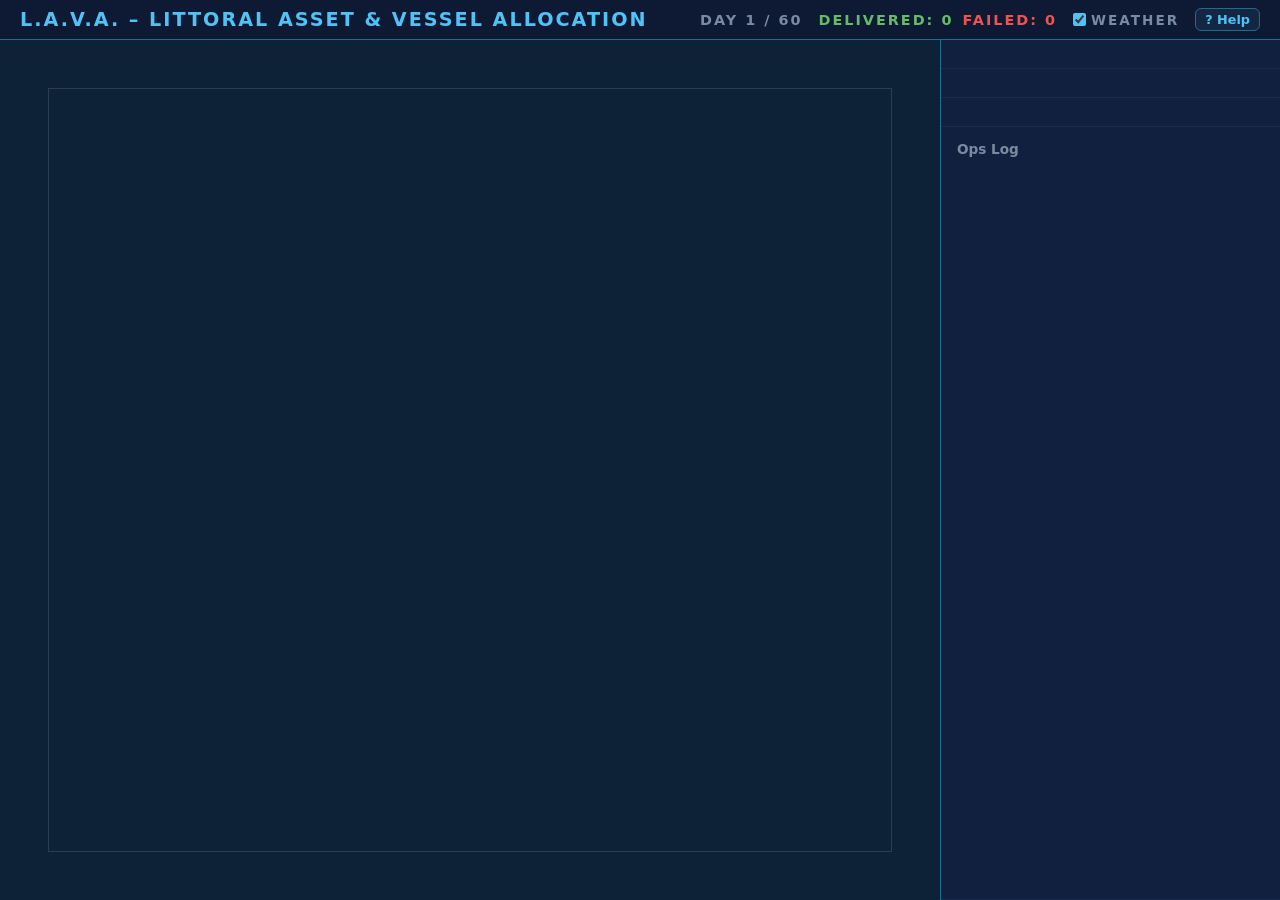
==== commit dd4bc239: "removing legend" ====
--- a/index.html
+++ b/index.html
@@ -23,15 +23,6 @@
       <section id="map-area">
         <canvas id="map-canvas"></canvas>
         <img id="weather-overlay" alt="" aria-hidden="true">
-        <div id="map-legend">
-          <div class="legend-title">Legend</div>
-          <div class="legend-row"><span class="legend-dot" style="background:#4fc3f7"></span>Base — load supplies</div>
-          <div class="legend-row"><span class="legend-dot" style="background:#ffd54f"></span>Site — needs supply</div>
-          <div class="legend-row"><span class="legend-dot" style="background:#556070"></span>Site — no request</div>
-          <div class="legend-row"><span class="legend-dot" style="background:#ef5350"></span>Contested — blocked</div>
-          <div class="legend-row"><span class="legend-line" style="background:#ff9800"></span>Storm-blocked lane</div>
-          <div class="legend-hint">Click a port to travel</div>
-        </div>
       </section>
 
       <aside id="sidebar">
--- a/style.css
+++ b/style.css
@@ -35,12 +35,6 @@
 /* Layout */
 #main { display: flex; flex: 1; overflow: hidden; }
 #map-area { flex: 1; background: var(--sea); position: relative; }
-#map-legend { position: absolute; left: 12px; bottom: 12px; background: rgba(11,22,40,0.78); border: 1px solid var(--accent-dim); border-radius: var(--radius); padding: 8px 10px; font-size: 0.7rem; color: var(--text-muted); pointer-events: none; line-height: 1.6; z-index: 2; }
-.legend-title { color: var(--accent); font-weight: 700; text-transform: uppercase; letter-spacing: 1px; font-size: 0.62rem; margin-bottom: 4px; }
-.legend-row { display: flex; align-items: center; gap: 6px; }
-.legend-dot { width: 9px; height: 9px; border-radius: 50%; flex: none; }
-.legend-line { width: 14px; height: 3px; border-radius: 2px; flex: none; }
-.legend-hint { margin-top: 5px; color: var(--accent); font-style: italic; }
 #map-canvas { width: 100%; height: 100%; display: block; }
 /* Weather vector-field overlay — advances with the day. Invert so the storm's dark
    arrows glow over the dark sea; screen blend + opacity keep it atmospheric, and it
